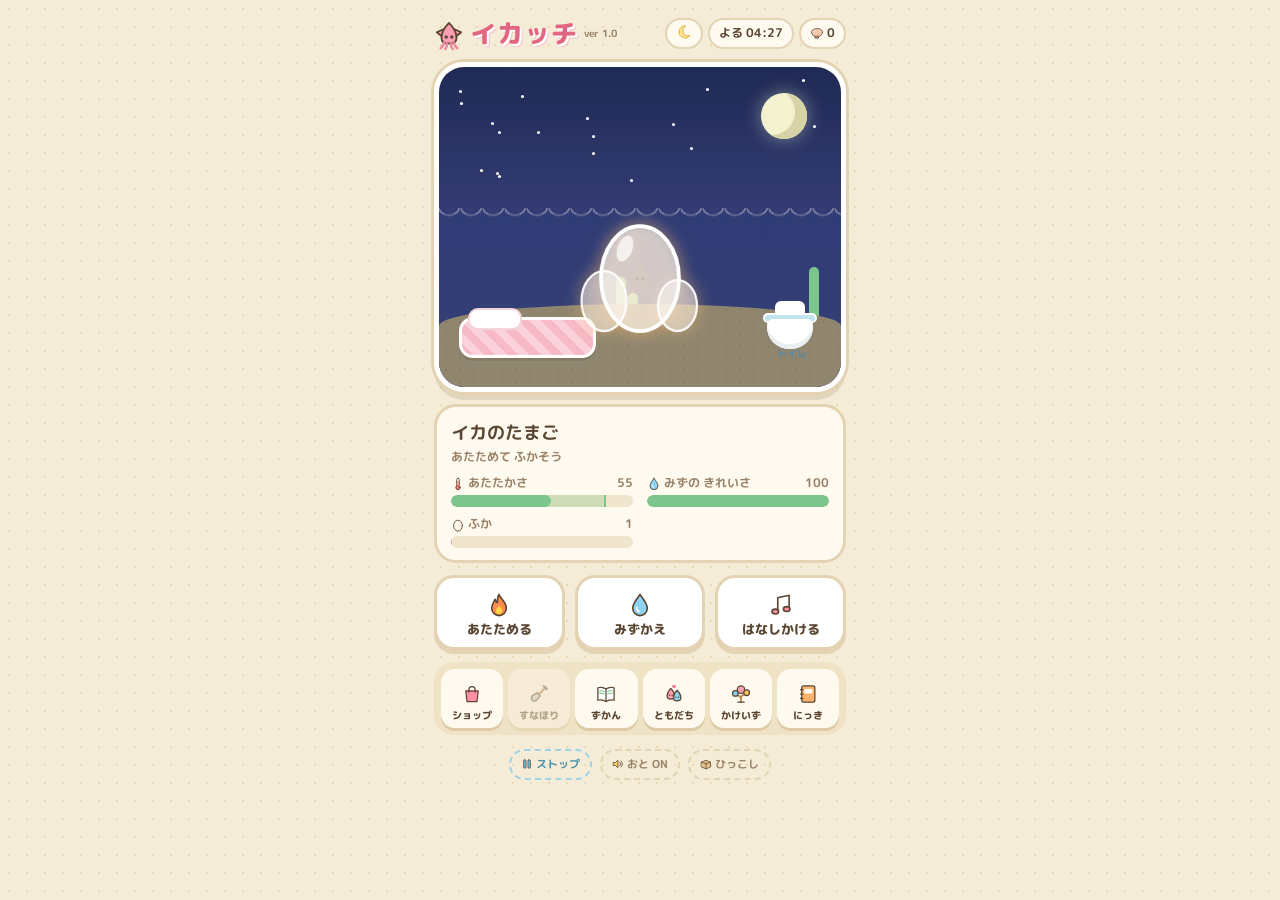
==== index.html @ 1333bfe6 "ver 1.0: からだのいろ・のうりょく・かけいず・ふたりのたまご・にっき・てがみ Co-Authored-By: Claude Opus 5.5 <noreply@anthropic.com> C" ====
<!DOCTYPE html>
<html lang="ja">
<head>
<meta charset="UTF-8">
<meta name="viewport" content="width=device-width, initial-scale=1">
<title>イカッチ</title>
<meta name="description" content="イカの たまごを ふかして そだてる ゲーム">
<link rel="preconnect" href="https://fonts.googleapis.com">
<link href="https://fonts.googleapis.com/css2?family=M+PLUS+Rounded+1c:wght@500;700;800&display=swap" rel="stylesheet">
<link rel="stylesheet" href="css/style.css">
</head>
<body>
<div class="app">
  <header>
    <div class="logo"><i data-ic="squid" data-s="30"></i> イカッチ <small>ver 1.0</small></div>
    <div class="pills">
      <div class="pill boost" id="boost"></div>
      <div class="pill call" id="call"><i data-ic="alert" data-s="14"></i></div>
      <div class="pill" id="weather"></div>
      <div class="pill" id="clock">--:--</div>
      <div class="pill"><i data-ic="shell" data-s="14"></i> <span id="shells">0</span></div>
    </div>
  </header>

  <div class="scene t-day" id="scene">
    <div class="sky"></div>
    <div class="stars" id="stars"></div>
    <div class="rainbow"></div>
    <div class="orb"></div>
    <div class="cloud c1"></div><div class="cloud c2"></div>
    <div class="waterline"></div>
    <div class="water"></div>
    <div class="rain" id="rain"></div>
    <div class="weed" style="left:44%;height:46px;animation-delay:-1s"></div>
    <div class="weed" style="left:47%;height:30px;background:#93d39f"></div>
    <div class="weed" style="left:92%;height:56px;animation-delay:-2s"></div>
    <div class="sand"></div>
    <div id="bubbles"></div>
    <div id="decor"></div>
    <div class="futon"></div>
    <div class="toilet"><div class="tank"></div><div class="seat"></div><div class="bowl"></div><div class="lbl">トイレ</div></div>
    <div id="messes"></div>
    <div id="visitor"></div>
    <div class="actor" id="actor"></div>
    <button class="vchip" id="vchip"></button>
    <div id="pet"></div>
    <div class="need" id="need"></div>
    <div class="dark" id="dark"></div>
    <div class="zzz" style="left:26%;bottom:40%">Z z</div>
    <div class="say" id="say"></div>
    <div class="pauseov" id="pauseOv"><div class="pbox"><i data-ic="pause" data-s="40"></i><b>ストップちゅう</b><small>じかんが とまっているよ</small><button class="btn" id="resumeBtn"><i data-ic="play" data-s="16"></i> さいかいする</button></div></div>
  </div>

  <div class="card">
    <div class="who"><b id="petName">イカのたまご</b><span id="bond"></span></div>
    <div class="info" id="petInfo"></div>
    <div class="meters" id="meters"></div>
  </div>

  <div class="actions" id="actions"></div>
  <div class="menu" id="menu"></div>

  <div class="foot">
    <button class="mini stop" id="stopBtn"><i data-ic="pause" data-s="12"></i> ストップ</button>
    <button class="mini" id="soundBtn"><i data-ic="sound" data-s="12"></i> おと ON</button>
    <button class="mini" id="moveBtn"><i data-ic="box" data-s="12"></i> ひっこし</button>
  </div>
</div>

<div class="modal-back" id="modalBack"><div class="modal" id="modal"></div></div>

<script type="module" src="js/main.js"></script>
</body>
</html>
---- css/style.css ----
:root{
  --bg:#f5ecd7; --panel:#fffaf0; --ink:#5b4632; --sub:#9a8268; --line:#e3d3b3;
  --accent:#ff8fa8; --accent-d:#e2667f; --green:#7cc68d; --blue:#6cc3e0; --yellow:#f6c85f; --red:#f07b6b;
}
*{box-sizing:border-box;-webkit-tap-highlight-color:transparent}
html,body{margin:0}
body{font-family:"M PLUS Rounded 1c",system-ui,sans-serif;color:var(--ink);background:var(--bg);
  background-image:radial-gradient(#ead9b6 1.5px,transparent 1.5px);background-size:18px 18px;min-height:100vh}
button{font-family:inherit;color:inherit;cursor:pointer}
button:disabled{cursor:default}
.app{max-width:440px;margin:0 auto;padding:14px 14px 28px}

/* header */
header{display:flex;align-items:center;justify-content:space-between;gap:6px;margin-bottom:10px}
.logo{font-weight:800;font-size:26px;letter-spacing:.04em;color:var(--accent-d);text-shadow:2px 2px 0 #fff,3px 3px 0 #f3c6cf;display:flex;align-items:center;gap:6px;white-space:nowrap}
.logo small{font-size:10px;color:var(--sub);text-shadow:none;font-weight:700;letter-spacing:0}
.pills{display:flex;gap:5px}
.call{display:none;background:#ff6f7f;border-color:#ff6f7f;color:#fff;animation:blink 1s steps(2) infinite}
.call.on{display:block}
@keyframes blink{50%{opacity:.35}}
.pill{background:var(--panel);border:2px solid var(--line);border-radius:999px;padding:4px 9px;font-weight:700;font-size:12px;white-space:nowrap}

/* scene */
.scene{position:relative;height:330px;border-radius:30px;overflow:hidden;border:5px solid #fff;box-shadow:0 0 0 3px var(--line),0 8px 0 rgba(120,90,50,.15);user-select:none}
.sky{position:absolute;inset:0;transition:background 2s,filter 2s}
.t-dawn .sky{background:linear-gradient(#ffc9a8,#ffe7c2 55%,#bfe6ef)}
.t-day .sky{background:linear-gradient(#8fd3f4,#c6ecf7 55%,#d9f3f2)}
.t-eve .sky{background:linear-gradient(#f59e7c,#ffc58f 50%,#c9b9d9)}
.t-night .sky{background:linear-gradient(#1f2a55,#38407a 55%,#4f5a8c)}
.w-cloudy .sky,.w-rain .sky{filter:saturate(.45) brightness(.92)}
.orb{position:absolute;top:26px;right:34px;width:46px;height:46px;border-radius:50%;transition:all 2s}
.t-day .orb,.t-dawn .orb{background:#fff1a8;box-shadow:0 0 0 8px rgba(255,241,168,.35)}
.t-eve .orb{background:#ffd27a;top:70px;box-shadow:0 0 0 8px rgba(255,210,122,.3)}
.t-night .orb{background:#f4f1d0;box-shadow:inset -12px -4px 0 #d8d3a6,0 0 18px rgba(255,255,220,.4)}
.w-rain .orb{opacity:0}
.stars{position:absolute;inset:0;opacity:0;transition:opacity 2s}
.t-night .stars{opacity:1}
.w-rain .stars{opacity:0}
.stars i{position:absolute;width:3px;height:3px;background:#fff;border-radius:50%;animation:tw 3s infinite}
@keyframes tw{50%{opacity:.25}}
.cloud{position:absolute;height:26px;border-radius:30px;background:#fff;opacity:0;transition:opacity 2s;animation:drift 40s linear infinite}
.cloud::before,.cloud::after{content:"";position:absolute;background:inherit;border-radius:50%}
.cloud::before{width:34px;height:34px;left:14px;top:-16px}.cloud::after{width:26px;height:26px;left:40px;top:-10px}
.c1{width:90px;top:40px;left:10%}.c2{width:70px;top:70px;left:55%;animation-delay:-20s}
.w-cloudy .cloud,.w-rain .cloud{opacity:.85}
.w-rain .cloud{background:#c9ced8}
@keyframes drift{from{transform:translateX(-30px)}50%{transform:translateX(40px)}to{transform:translateX(-30px)}}
.rainbow{position:absolute;left:-10%;right:-10%;top:10px;height:260px;opacity:0;transition:opacity 2s;
  background:radial-gradient(circle at 50% 100%,transparent 52%,#ff9a9a 53%,#ffc98a 56%,#fff39a 59%,#a8eba0 62%,#9fd8ff 65%,#c6a8ff 68%,transparent 69%)}
.w-rainbow.t-day .rainbow,.w-rainbow.t-dawn .rainbow,.w-rainbow.t-eve .rainbow{opacity:.55}
.rain{position:absolute;inset:0 0 56% 0;opacity:0;pointer-events:none}
.w-rain .rain{opacity:1}
.rain i{position:absolute;top:-20px;width:2px;height:14px;background:rgba(255,255,255,.7);border-radius:2px;animation:fall 1s linear infinite}
@keyframes fall{to{transform:translateY(170px)}}
.waterline{position:absolute;left:0;right:0;top:44%;height:14px;opacity:.6;background:radial-gradient(circle at 10px -4px,transparent 10px,rgba(255,255,255,.7) 11px,transparent 13px) 0 0/22px 14px repeat-x}
.water{position:absolute;left:0;right:0;top:calc(44% + 6px);bottom:0;background:linear-gradient(rgba(110,200,230,.28),rgba(70,160,210,.35))}
.t-night .water{background:linear-gradient(rgba(40,60,120,.35),rgba(20,30,80,.45))}
.sand{position:absolute;left:0;right:0;bottom:0;height:26%;background:#f3dfb0;border-top-left-radius:50% 22px;border-top-right-radius:50% 22px;background-image:radial-gradient(#e6cc93 1.6px,transparent 1.6px);background-size:14px 12px}
.t-night .sand{filter:brightness(.6) saturate(.8)}
.weed{position:absolute;bottom:20%;width:10px;border-radius:10px;background:#7cc68d;transform-origin:bottom;animation:sway 4s ease-in-out infinite}
@keyframes sway{50%{transform:rotate(8deg)}}
.bub{position:absolute;bottom:20%;width:9px;height:9px;border-radius:50%;border:2px solid rgba(255,255,255,.75);animation:rise 7s linear infinite;opacity:0}
@keyframes rise{0%{transform:translateY(0);opacity:0}10%{opacity:1}90%{opacity:.8}100%{transform:translateY(-190px);opacity:0}}
.decor{position:absolute;transform:translateX(-50%);filter:drop-shadow(0 3px 0 rgba(0,0,0,.12));line-height:1}
.t-night .decor.glow{filter:drop-shadow(0 0 12px rgba(255,190,90,.95))}

.futon{position:absolute;left:5%;bottom:9%;width:34%;height:13%;border-radius:14px;background:repeating-linear-gradient(45deg,#f7b9c6 0 8px,#fbd2db 8px 16px);border:3px solid #fff;box-shadow:0 3px 0 rgba(0,0,0,.08)}
.futon::before{content:"";position:absolute;left:6px;top:-12px;width:38%;height:18px;border-radius:10px;background:#fff;border:2px solid #f3d6dc}
.toilet{position:absolute;right:6%;bottom:12%;width:54px;height:46px}
.toilet .bowl{position:absolute;bottom:0;left:4px;width:46px;height:30px;background:#fff;border-radius:6px 6px 22px 22px;box-shadow:inset 0 -5px 0 #e8eef2}
.toilet .seat{position:absolute;bottom:26px;left:0;width:54px;height:10px;background:#bfe6ef;border-radius:8px;border:2px solid #fff}
.toilet .tank{position:absolute;bottom:34px;left:12px;width:30px;height:14px;background:#fff;border-radius:6px 6px 2px 2px}
.toilet .lbl{position:absolute;bottom:-16px;left:0;right:0;text-align:center;font-size:10px;font-weight:800;color:#5c87a0}
.mess{position:absolute;bottom:7%;width:30px;height:18px;border-radius:50%;background:radial-gradient(circle at 35% 35%,#6a5a8c,#2f2648);cursor:pointer;transform:translateX(-50%);box-shadow:10px 4px 0 -4px #3a2f58,-9px 5px 0 -5px #3a2f58;z-index:2}

/* squid */
.squid-wrap{position:absolute;bottom:13%;left:50%;transform:translateX(-50%);transition:left 1.3s ease-in-out,width .8s;z-index:3;cursor:pointer}
.squid-wrap.friend{z-index:2;bottom:15%}
.squid-inner{animation:bob 2.6s ease-in-out infinite;transform-origin:bottom center}
.friend .squid-inner{animation-delay:-1.2s}
@keyframes bob{50%{transform:translateY(-8px)}}
.squid-wrap.sleeping .squid-inner{animation:breathe 3s ease-in-out infinite}
@keyframes breathe{50%{transform:scaleY(.96)}}
.squid-wrap.squirm .squid-inner{animation:squirm .35s ease-in-out infinite}
@keyframes squirm{0%,100%{transform:rotate(-4deg)}50%{transform:rotate(4deg)}}
.squid-wrap.jump .squid-inner{animation:jump .5s ease-out 2}
@keyframes jump{40%{transform:translateY(-30px) scale(1.05,.95)}}
.squid-wrap svg{display:block;width:100%;height:auto;overflow:visible}
.squid-wrap.glow svg{filter:drop-shadow(0 0 8px rgba(127,212,255,.8))}
.glowdot{animation:tw 2s infinite}
.tent{transform-box:fill-box;transform-origin:50% 0;animation:wig 1.8s ease-in-out infinite}
@keyframes wig{0%,100%{transform:rotate(-7deg)}50%{transform:rotate(7deg)}}
.sleeping .tent{animation-duration:5s}
.blanket{position:absolute;left:-6%;right:-6%;bottom:-4%;height:42%;border-radius:22px 22px 10px 10px;background:repeating-linear-gradient(90deg,#9fd3e6 0 12px,#b9e2ef 12px 24px);border:3px solid #fff;display:none}
.inbed .blanket{display:block}
.tag{display:none}
.friend .tag{display:block;position:absolute;left:50%;bottom:-18px;transform:translateX(-50%);background:#fff;border-radius:99px;padding:1px 8px;font-size:10px;font-weight:800;white-space:nowrap;box-shadow:0 2px 0 rgba(0,0,0,.08)}

/* egg */
.egg-wrap{position:absolute;left:50%;bottom:11%;transform:translateX(-50%);width:150px;z-index:3;cursor:pointer}
.egg-wrap .egg-inner{transform-origin:bottom center}
.egg-wrap.good .egg-inner{animation:wob 2.4s ease-in-out infinite}
.egg-wrap.near .egg-inner{animation:shake .5s ease-in-out infinite}
.egg-wrap.hot svg{filter:drop-shadow(0 0 10px rgba(255,120,80,.9))}
.egg-wrap.warm svg{filter:drop-shadow(0 0 8px rgba(255,190,110,.75))}
@keyframes wob{0%,100%{transform:rotate(-3deg)}50%{transform:rotate(3deg)}}
@keyframes shake{0%,100%{transform:rotate(-7deg)}50%{transform:rotate(7deg)}}

/* bubbles */
.say{position:absolute;left:50%;top:14px;transform:translateX(-50%) scale(.6);opacity:0;z-index:6;background:#fff;border-radius:18px;padding:8px 14px;font-weight:700;font-size:14px;max-width:86%;text-align:center;box-shadow:0 3px 0 rgba(0,0,0,.08);transition:all .25s;pointer-events:none}
.say.show{opacity:1;transform:translateX(-50%) scale(1)}
.say::after{content:"";position:absolute;left:50%;bottom:-8px;margin-left:-8px;border:8px solid transparent;border-top-color:#fff;border-bottom:0}
.need{position:absolute;z-index:5;background:#fff;border-radius:50%;width:38px;height:38px;display:none;align-items:center;justify-content:center;font-size:20px;box-shadow:0 2px 0 rgba(0,0,0,.08);animation:bob 1.6s infinite;transition:left 1.3s;pointer-events:none}
.need.show{display:flex}
.need::after{content:"";position:absolute;width:10px;height:10px;border-radius:50%;background:#fff;left:-4px;bottom:-4px}
.dark{position:absolute;inset:0;background:rgba(15,20,55,.55);opacity:0;pointer-events:none;transition:opacity 1s;z-index:4}
.dark.on{opacity:1}
.zzz{position:absolute;font-weight:800;color:#fff;z-index:6;font-size:18px;opacity:0;pointer-events:none}
.dark.on ~ .zzz{animation:zz 2.4s infinite;opacity:1}
@keyframes zz{0%{transform:translate(0,0);opacity:0}30%{opacity:1}100%{transform:translate(18px,-40px);opacity:0}}
.fx{position:absolute;z-index:7;font-size:24px;pointer-events:none;animation:fx 1.2s ease-out forwards}
@keyframes fx{0%{transform:translate(-50%,0) scale(.5);opacity:0}20%{opacity:1;transform:translate(-50%,-10px) scale(1.1)}100%{transform:translate(-50%,-70px) scale(1);opacity:0}}

/* status */
.card{background:var(--panel);border:3px solid var(--line);border-radius:22px;padding:12px 14px;margin-top:12px}
.who{display:flex;justify-content:space-between;align-items:baseline;gap:8px}
.who b{font-size:18px}
.who span{font-size:12px;font-weight:800;color:var(--accent-d)}
.info{font-size:12px;color:var(--sub);font-weight:700;margin:2px 0 8px}
.meters{display:grid;grid-template-columns:1fr 1fr;gap:8px 14px}
.meter label{display:flex;justify-content:space-between;font-size:12px;font-weight:700;color:var(--sub);margin-bottom:3px}
.bar{position:relative;height:12px;border-radius:99px;background:#efe4cc;overflow:hidden}
.bar i{position:absolute;left:0;top:0;bottom:0;border-radius:99px;transition:width .6s,background .6s}
.bar .band{position:absolute;top:0;bottom:0;background:rgba(124,198,141,.28);border-left:2px dashed #7cc68d;border-right:2px dashed #7cc68d}

/* actions */
.actions{display:grid;grid-template-columns:repeat(3,1fr);gap:10px;margin-top:12px}
.actions.life{grid-template-columns:repeat(4,1fr);gap:8px}
.actions.life .act{font-size:12px;padding:8px 2px 6px;border-radius:18px}
.actions.life .act .ic{font-size:24px}
.act{background:#fff;border:3px solid var(--line);border-radius:20px;padding:10px 4px 8px;font-weight:800;font-size:13px;box-shadow:0 4px 0 var(--line);display:flex;flex-direction:column;align-items:center;gap:2px;transition:transform .08s}
.act .ic{font-size:26px;line-height:1.1}
.act:active{transform:translateY(3px);box-shadow:0 1px 0 var(--line)}
.act.on{background:#fff0f3;border-color:#f3b6c4;box-shadow:0 4px 0 #f3b6c4}
.act:disabled{opacity:.45}
.menu{display:grid;grid-template-columns:repeat(5,1fr);gap:6px;margin-top:12px;background:#efe2c5;border-radius:20px;padding:8px}
.mbtn{background:var(--panel);border:none;border-radius:14px;padding:8px 2px 6px;font-size:11px;font-weight:800;display:flex;flex-direction:column;align-items:center;gap:2px;box-shadow:0 3px 0 #dccaa4}
.mbtn span{font-size:20px}
.mbtn:active{transform:translateY(2px);box-shadow:0 1px 0 #dccaa4}
.mbtn:disabled{opacity:.4}
.foot{display:flex;justify-content:center;gap:8px;margin-top:14px;flex-wrap:wrap}
.mini{background:transparent;border:2px dashed var(--line);border-radius:99px;padding:5px 12px;font-size:12px;font-weight:700;color:var(--sub)}

/* modal */
.modal-back{position:fixed;inset:0;background:rgba(70,50,30,.35);display:none;align-items:center;justify-content:center;z-index:50;padding:16px}
.modal-back.show{display:flex}
.modal{background:var(--panel);border:4px solid #fff;box-shadow:0 0 0 3px var(--line);border-radius:26px;padding:16px;width:100%;max-width:380px;text-align:center;max-height:92vh;display:flex;flex-direction:column}
.modal h3{margin:0 0 6px;font-size:18px}
.modal p{margin:6px 0 10px;font-size:13px;color:var(--sub);font-weight:700}
.modal .note{font-size:11px;margin:6px 0}
.modal hr{border:none;border-top:2px dashed var(--line);margin:14px 0 6px}
.scroll{overflow-y:auto;min-height:0;flex:1 1 auto;padding:2px}
.choices{display:grid;gap:8px}
.choice{display:flex;align-items:center;gap:10px;text-align:left;background:#fff;border:3px solid var(--line);border-radius:16px;padding:8px 10px;font-weight:800;font-size:14px}
.choice.cur{border-color:#f3b6c4;background:#fff5f7}
.choice:disabled{opacity:.45}
.choice .ic{font-size:26px}
.choice .grow{flex:1}
.choice .cnt{font-size:13px;color:var(--sub)}
.choice small{display:block;font-weight:700;color:var(--sub);font-size:11px}
.swatch{width:28px;height:28px;border-radius:50%;border:3px solid;flex:none}
.row{display:flex;gap:8px;justify-content:center;margin-top:10px}
.btn{border:none;border-radius:99px;padding:10px 20px;font-weight:800;background:var(--accent);color:#fff;box-shadow:0 4px 0 var(--accent-d);white-space:nowrap}
.btn.sm{padding:7px 12px;font-size:13px;box-shadow:0 3px 0 var(--accent-d)}
.btn.xs{padding:4px 10px;font-size:11px;box-shadow:0 2px 0 var(--accent-d);margin-top:4px}
.btn.gray{background:#d9cbb0;box-shadow:0 4px 0 #bba987;color:var(--ink)}
.btn:disabled{opacity:.45}
.tabs{display:flex;gap:4px;background:#efe2c5;border-radius:99px;padding:4px;margin:4px 0 10px}
.tab{flex:1;border:none;background:transparent;border-radius:99px;padding:7px 4px;font-weight:800;font-size:12px;color:var(--sub)}
.tab.on{background:#fff;color:var(--ink);box-shadow:0 2px 0 var(--line)}
.modal input,.modal textarea,.modal select{width:100%;font-family:inherit;font-size:15px;font-weight:700;padding:9px 12px;border-radius:14px;border:3px solid var(--line);color:var(--ink);background:#fff}
.modal input#nameInput{font-size:18px;text-align:center}
.modal textarea{height:74px;font-size:11px;resize:none;word-break:break-all;margin-top:6px}
.modal select{margin-top:6px}
.inrow{display:flex;gap:6px;align-items:center}
.lbl{display:block;text-align:left;font-size:12px;font-weight:800;color:var(--sub);margin:4px 0 4px 4px}
.lr{display:flex;gap:10px;justify-content:center;margin:10px 0}
.lr .btn{font-size:20px;padding:12px 26px}
.score{font-size:22px;letter-spacing:6px}
.dig{display:grid;grid-template-columns:repeat(3,1fr);gap:8px;margin:4px 12px}
.spot{aspect-ratio:1;border-radius:18px;border:3px solid #e6cc93;background:#f3dfb0;font-size:30px;display:flex;align-items:center;justify-content:center;box-shadow:0 4px 0 #e6cc93}
.spot:not(.done){background:radial-gradient(ellipse 42% 30% at 50% 66%,#e2c487 0 60%,#d9b877 61%,transparent 72%),#f3dfb0}
.spot.done{background:#fff8e6;box-shadow:none;animation:pop .3s}
@keyframes pop{0%{transform:scale(.6)}80%{transform:scale(1.08)}}
.zukan{display:grid;grid-template-columns:1fr 1fr;gap:8px}
.zk{background:#fff;border:3px solid var(--line);border-radius:16px;padding:8px;display:flex;flex-direction:column;align-items:center;gap:2px;font-size:13px}
.zk .zi{font-size:28px}
.zk small{font-size:10px;color:var(--sub);font-weight:700}
.zk.unk{opacity:.55}
.log{text-align:left;font-size:13px;font-weight:700}
.log div{padding:6px 4px;border-bottom:2px dashed var(--line)}
.log span{display:inline-block;width:82px;color:var(--sub);font-size:11px}

/* v0.3 */
.btn.big{font-size:20px;padding:14px 34px}
.ink{position:relative;height:56px;margin:8px 6px;border-radius:16px;background:#d9f0f7;border:3px solid #bfe6ef;overflow:hidden}
.ink .zone{position:absolute;top:8px;bottom:8px;width:12%;border-radius:12px;background:#ff8fa8;box-shadow:inset 0 0 0 3px #fff}
.ink .aim{position:absolute;top:0;bottom:0;width:4px;margin-left:-2px;background:#3b2c2c;border-radius:4px}
.ink .aim::before{content:"";position:absolute;top:-2px;left:-8px;border:10px solid transparent;border-top:14px solid #3b2c2c;border-bottom:0}
.check{display:grid;gap:6px;text-align:left;margin:6px 0}
.check div{display:flex;justify-content:space-between;align-items:center;gap:8px;background:#fff;border:2px solid var(--line);border-radius:12px;padding:6px 10px;font-size:13px}
.check span{color:var(--sub);font-weight:700;font-size:12px;white-space:nowrap}
.check b{text-align:right;display:flex;align-items:center;gap:6px}
.check small{font-size:11px;color:var(--sub)}
.check em{font-style:normal;color:var(--red);font-size:11px}
.bar.sm{display:inline-block;width:80px;height:10px;vertical-align:middle}
.mini{font-size:11px;padding:5px 10px}
@media (max-width:400px){
  .logo{font-size:21px}.logo small{display:none}
  .pill{padding:3px 7px;font-size:11px}
  .actions.life .act{font-size:11px}
}
/* オリジナルアイコン */
.ico{display:inline-block;vertical-align:middle;flex:none;overflow:visible}
.modal h3 .ico{width:24px;height:24px;vertical-align:-5px}
.btn .ico{width:1.15em;height:1.15em;vertical-align:-.2em}
.mini .ico{vertical-align:-2px}
.pill .ico{vertical-align:-2px}
.note .ico,.modal p .ico{width:16px;height:16px;vertical-align:-3px}
.choice .ic .ico{width:30px;height:30px}
.score .ico{margin:0 3px}
.logo .ico{width:30px;height:30px}
.fx .ico{width:30px;height:30px}
.need .ico{width:26px;height:26px}
.decor .ico{display:block}
.check b .ico{margin-left:1px}
.who span .ico{vertical-align:-2px}
/* しゅるい */
.zsq{width:64px;margin:0 auto}
.zsq svg{width:100%;height:auto;overflow:visible}
.zsq.sil svg{filter:brightness(0);opacity:.18}
.zsq.hero{width:90px;margin:4px auto 0}
.asq{width:34px;flex:none}.asq svg{width:100%;height:auto;overflow:visible}
.rare{font-style:normal;color:#c77dd9;font-size:11px;font-weight:800}
.squid-wrap[data-sp="neon"] svg{filter:drop-shadow(0 0 6px rgba(95,243,255,.7))}
.squid-wrap[data-sp="niji"] svg{filter:drop-shadow(0 0 6px rgba(255,200,240,.9))}
.neonline{animation:tw 1.6s infinite}
.sprout{transform-box:fill-box;transform-origin:50% 100%;animation:sway 3s ease-in-out infinite}
/* かんけい */
.rel{display:inline-flex;align-items:center;gap:1px;font-size:10px;font-weight:800;padding:1px 7px;border-radius:99px;background:#efe2c5;color:var(--sub);vertical-align:2px}
.rel em{font-style:normal;color:var(--red);margin-left:3px}
.rel-tomodachi{background:#e2f3e6;color:#4f9a5a}.rel-nakayoshi{background:#fff1d6;color:#c98b1a}
.rel-shinyu{background:#e6efff;color:#4e6fc4}.rel-koibito{background:#ffe3ea;color:#e2667f}
.relbox{display:flex;flex-direction:column;align-items:center;gap:4px;margin:4px 0 10px}
.relbox .bar.sm{width:160px}.relbox small{font-size:11px;color:var(--sub);font-weight:700}
.vgrid{display:grid;grid-template-columns:1fr 1fr;gap:8px}
.vgrid .choice{flex-direction:column;text-align:center;gap:2px;padding:10px 6px}
.choice.love{border-color:#f3b6c4;background:#fff5f7}
.kenka{color:var(--red)!important}
.pair{display:flex;justify-content:center;align-items:flex-end;gap:6px;margin:6px 0}
.pair svg{width:80px;height:auto;overflow:visible}
.pair.love{animation:bob 1.4s ease-in-out infinite}
.friend .tag{display:flex;align-items:center;gap:1px}
.vchip{position:absolute;left:10px;top:10px;z-index:6;display:none;align-items:center;gap:3px;border:none;background:rgba(255,255,255,.92);border-radius:99px;padding:4px 10px;font-size:11px;font-weight:800;box-shadow:0 2px 0 rgba(0,0,0,.1)}
.vchip.show{display:flex}
.pers{display:flex;justify-content:center;gap:28px;font-size:11px;font-weight:700;color:var(--sub);margin-top:-4px}
.pers span{display:flex;flex-direction:column;align-items:center}
.pers b{color:var(--ink);font-size:12px}
.log.mini{font-size:11px;margin:0 0 6px;max-height:90px;overflow:auto}
.log.mini div{padding:3px 2px}
.love .pair{animation:bob 1.4s ease-in-out infinite}
.check .perbox{flex-direction:column;align-items:stretch;gap:3px}
.check .perbox>b{font-size:15px;justify-content:flex-start}
.check .perbox>small{font-size:11px;color:var(--sub);margin-bottom:2px}
.trow{display:flex;align-items:center;gap:6px;font-size:11px}
.trow i{font-style:normal;width:76px;white-space:nowrap;color:var(--sub);font-weight:700}
.trow .bar.sm{flex:1;width:auto}
.trow em{font-style:normal;width:22px;text-align:right;font-weight:800;font-size:11px}
.helpgrid div{font-size:11px}.helpgrid b{font-size:11px;color:var(--ink)}
.modal b.big{font-size:18px;color:var(--accent-d)}
.check .trow{border:none;background:none;padding:1px 0;border-radius:0}
/* ストップ */
.pauseov{position:absolute;inset:0;z-index:8;display:none;align-items:center;justify-content:center;background:rgba(40,50,80,.45);backdrop-filter:grayscale(.8)}
.pauseov.on{display:flex}
.pbox{background:var(--panel);border:4px solid #fff;box-shadow:0 0 0 3px var(--line);border-radius:22px;padding:14px 22px;display:flex;flex-direction:column;align-items:center;gap:4px}
.pbox b{font-size:16px}.pbox small{font-size:11px;color:var(--sub);font-weight:700;margin-bottom:6px}
.scene.paused .squid-inner,.scene.paused .tent,.scene.paused .weed,.scene.paused .bub,.scene.paused .egg-inner,.scene.paused .cloud,.scene.paused .rain i{animation-play-state:paused}
.act.frozen{opacity:.4}
.mini.stop{border-color:#9fd3e6;color:#4f8fa8}
.mini.stop.on{background:#e2f3e6;border-color:#7cc68d;color:#4f9a5a;border-style:solid}
/* こころ */
.tags{display:flex;flex-wrap:wrap;gap:4px;margin:3px 0}
.qtag{font-style:normal;font-size:10px;font-weight:800;padding:2px 8px;border-radius:99px;background:#efe2c5;color:var(--sub)}
.qtag.up{background:#ffe3ea;color:#e2667f}.qtag.dn{background:#e2eef8;color:#4f7fa8}
.check .perbox .btn{align-self:center;margin-top:4px}
.mindtop{display:flex;flex-direction:column;align-items:center;gap:2px}
.ptype{font-size:20px;color:var(--accent-d)}.mindtop small{font-size:11px;color:var(--sub);font-weight:700}
.radar{width:100%;max-width:320px;display:block;margin:0 auto}
.arrows{display:flex;flex-wrap:wrap;gap:4px;justify-content:center;margin:2px 0 8px}
.arrows span{font-size:11px;font-weight:800;padding:2px 8px;border-radius:99px}
.arrows .up{background:#e2f3e6;color:#4f9a5a}.arrows .dn{background:#fde4e0;color:#c9553f}
.trowbox{display:grid!important;grid-template-columns:1fr;gap:2px}
.modal h4{margin:12px 0 4px;font-size:13px;text-align:left}
.mem div span{width:40px}
.compat{margin:-2px 0 6px!important;font-size:12px!important}.compat b{font-size:13px}
.compat.c4 b{color:#e2667f}.compat.c3 b{color:#4f9a5a}.compat.c1 b{color:#6c7d90}
.choice.unk{opacity:.55}
/* ハプニング */
.actor{position:absolute;z-index:5;pointer-events:none;display:none}
.actor.a-hook{display:block;left:58%;top:-10px;animation:hookdown 2.6s ease-out forwards}
@keyframes hookdown{from{transform:translateY(-80px)}to{transform:translateY(60px)}}
.actor.a-shark{display:block;top:30%;animation:swim 5s linear infinite}
@keyframes swim{from{left:110%}to{left:-30%}}
.actor.a-tako,.actor.a-jelly,.actor.a-crab,.actor.a-camera,.actor.a-bottle,.actor.a-map,.actor.a-pearl{display:block;right:8%;bottom:20%;animation:bob 1.8s ease-in-out infinite}
.actor.a-whale{display:block;top:18%;opacity:.5;animation:swim 9s linear infinite}
.actor.a-sparkle{display:block;top:8%;animation:shoot 1.6s ease-in infinite}
@keyframes shoot{from{left:85%;transform:translateY(0)}to{left:10%;transform:translateY(60px);opacity:0}}
.actor.a-wave{display:block;left:0;bottom:30%;animation:swim 2s linear infinite}
.evic{display:flex;align-items:flex-end;padding-bottom:10px}.evic.bob{animation:bob 1.6s ease-in-out infinite}
.qte{height:8px;border-radius:99px;background:#efe2c5;overflow:hidden;margin:8px 30px 0}
.qte i{display:block;height:100%;background:var(--red);animation:qte linear forwards}
@keyframes qte{from{width:100%}to{width:0}}
.check .tags{border:none;background:none;padding:0;justify-content:flex-start}
.squid-wrap .tag svg{width:10px!important;height:10px!important}
/* どうぐ */
.boost{display:none;background:#fff6d6;border-color:#f6c85f}
.boost.on{display:flex;align-items:center;gap:3px}
.btncol{display:flex;flex-direction:column;gap:5px;align-items:stretch}
.btn.blue{background:var(--blue);box-shadow:0 3px 0 #4a9fbd}
/* ---- からだの いろ（しきそほう）---- */
.chroma g{opacity:0;transition:opacity 1s}
.squid-inner{transition:filter 1.2s,opacity 1.2s}
@keyframes cpop{0%,100%{opacity:.15;transform:scale(.6)}50%{opacity:1;transform:scale(1.15)}}
@keyframes cwave{0%{opacity:0;transform:translateY(-14px)}50%{opacity:1}100%{opacity:0;transform:translateY(14px)}}
@keyframes cflick{0%,100%{opacity:.2}50%{opacity:.85}}
@keyframes cglow{0%,100%{opacity:.15}50%{opacity:.9}}
.chroma circle,.chroma path{transform-box:fill-box;transform-origin:center}
[data-skin=ukiuki] .c-dots{opacity:1}[data-skin=ukiuki] .c-dots circle{animation:cpop 1.1s ease-in-out infinite;fill:#fff6b0}
[data-skin=ukiuki] .squid-inner{filter:brightness(1.12) saturate(1.3)}
[data-skin=wakuwaku] .c-wave{opacity:.7}[data-skin=wakuwaku] .c-wave path{animation:cwave .9s linear infinite;stroke:#ffe38a}
[data-skin=wakuwaku] .squid-inner{filter:saturate(1.3)}
[data-skin=dokidoki] .c-wave{opacity:.9}[data-skin=dokidoki] .c-wave path{animation:cwave 2.2s ease-in-out infinite}
[data-skin=dokidoki] .squid-inner{filter:hue-rotate(-12deg) saturate(1.2)}
[data-skin=iraira] .c-stripes{opacity:.85}[data-skin=iraira] .c-stripes path{animation:cflick .6s steps(2) infinite}
[data-skin=iraira] .squid-inner{filter:saturate(1.7) brightness(.78) contrast(1.1)}
[data-skin=kamatte] .c-stripes{opacity:.5}[data-skin=kamatte] .c-stripes path{animation:cflick 1.2s infinite}
[data-skin=kowai] .squid-inner{filter:saturate(.15) brightness(1.35);opacity:.55}
[data-skin=shonbori] .squid-inner{filter:saturate(.35) brightness(.88)}
[data-skin=samishii] .squid-inner{filter:saturate(.45) hue-rotate(-25deg) brightness(.95)}
[data-skin=samishii] .c-dots{opacity:.6}[data-skin=samishii] .c-dots circle{animation:cglow 4s ease-in-out infinite}
[data-skin=harapeko] .c-dots{opacity:.7}[data-skin=harapeko] .c-dots circle{animation:cflick 2.5s infinite}
[data-skin=nemu] .squid-inner{filter:brightness(.82) saturate(.7)}
/* のうりょく：ひかる・かくれる */
.squid-wrap.shine .c-glow{opacity:1}.squid-wrap.shine .c-glow path{animation:cglow 1s ease-in-out infinite}
.squid-wrap.shine .squid-inner{filter:brightness(1.35) drop-shadow(0 0 14px #fff6b0)!important}
.squid-wrap.camo .squid-inner{opacity:.13!important;filter:sepia(1) saturate(.5) brightness(1.1)!important;transition:opacity 1.5s,filter 1.5s}
.inkcloud{position:absolute;z-index:4;width:90px;height:70px;pointer-events:none;transform:translateX(-50%);
  background:radial-gradient(circle at 40% 40%,rgba(40,30,60,.85),rgba(40,30,60,.6) 40%,transparent 70%);border-radius:50%;animation:ink 2.4s ease-out forwards}
@keyframes ink{0%{transform:translateX(-50%) scale(.2);opacity:1}40%{opacity:.95}100%{transform:translateX(-50%) scale(2.3);opacity:0}}
/* v1.0 かけいず・にっき */
.menu{grid-template-columns:repeat(6,1fr);gap:5px;padding:7px}
.mbtn{font-size:10px;padding:7px 1px 5px}.mbtn span .ico{width:20px;height:20px}
.letter{background:#fffdf6;border:2px solid #f0dfbf;border-radius:14px;padding:12px 14px;text-align:left;font-size:13px;font-weight:700;line-height:1.85;
  background-image:repeating-linear-gradient(transparent 0 23px,#f3e7cf 23px 24px);background-position:0 8px}
.dpage{text-align:left;background:#fff;border:2px solid var(--line);border-radius:12px;padding:8px 12px;margin-bottom:8px;font-size:12.5px;font-weight:700;line-height:1.8}
.dpage b{display:block;color:var(--accent-d);font-size:12px;margin-bottom:2px}
.eggmini{width:40px;flex:none}.eggmini svg{width:100%;height:auto}.eggmini.big{width:64px;align-self:flex-end}
.tree{text-align:center}
.tgen{position:relative;padding-top:4px}
.tlbl{display:inline-block;font-size:10px;font-weight:800;color:var(--sub);background:#efe2c5;border-radius:99px;padding:1px 9px;margin-bottom:4px}
.tgen.me .tlbl{background:#ffe3ea;color:var(--accent-d)}
.trow{display:flex;justify-content:center;align-items:flex-end;gap:8px;flex-wrap:wrap}
.check .trow{justify-content:flex-start}
.tnode{display:flex;flex-direction:column;align-items:center;width:72px;font-size:11px}
.tnode b{font-size:11.5px;line-height:1.3}.tnode small{font-size:9.5px;color:var(--sub);font-weight:700;line-height:1.25}
.tsq{width:52px}.tsq svg{width:100%;height:auto;overflow:visible}
.tnode.self .tsq{width:66px}.tnode.self b{color:var(--accent-d)}
.tlove{align-self:center;padding-bottom:20px}
.tline{width:3px;height:14px;background:var(--line);margin:3px auto;border-radius:3px}
.eggmini{background:radial-gradient(circle,#cdeef7 60%,#bfe6ef);border-radius:50%;padding:4px 5px}
.tnode .tsq:has(> svg[viewBox="0 0 200 200"]){background:radial-gradient(circle,#cdeef7 60%,#bfe6ef);border-radius:50%;padding:4px}
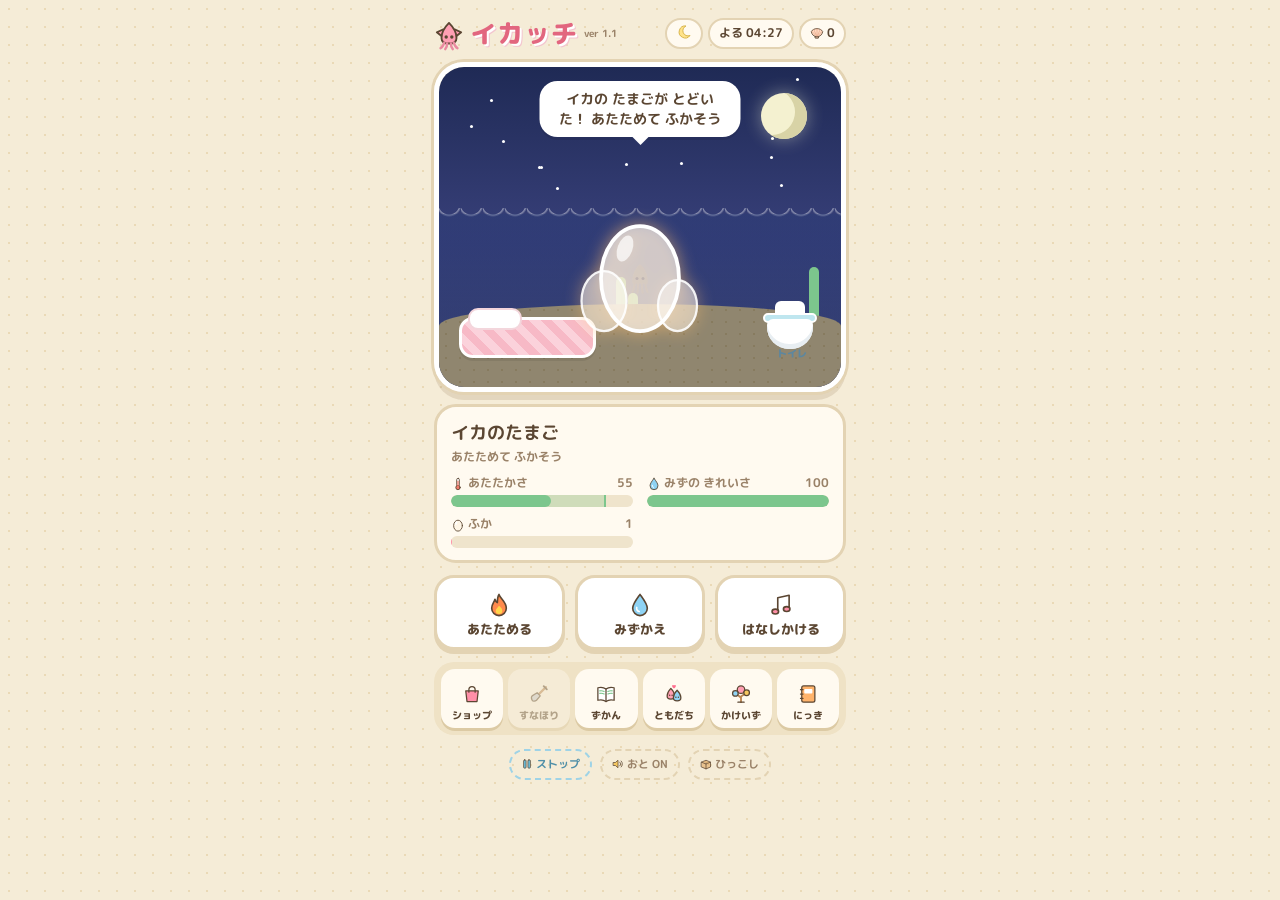
==== commit 5aa303dc: "ver 1.1: ともだちとの おもいで・さいかい・ねごと・おかえり Co-Authored-By: Claude Opus 5.5 <noreply@anthropic.com> Claude-Se" ====
--- a/index.html
+++ b/index.html
@@ -12,7 +12,7 @@
 <body>
 <div class="app">
   <header>
-    <div class="logo"><i data-ic="squid" data-s="30"></i> イカッチ <small>ver 1.0</small></div>
+    <div class="logo"><i data-ic="squid" data-s="30"></i> イカッチ <small>ver 1.1</small></div>
     <div class="pills">
       <div class="pill boost" id="boost"></div>
       <div class="pill call" id="call"><i data-ic="alert" data-s="14"></i></div>
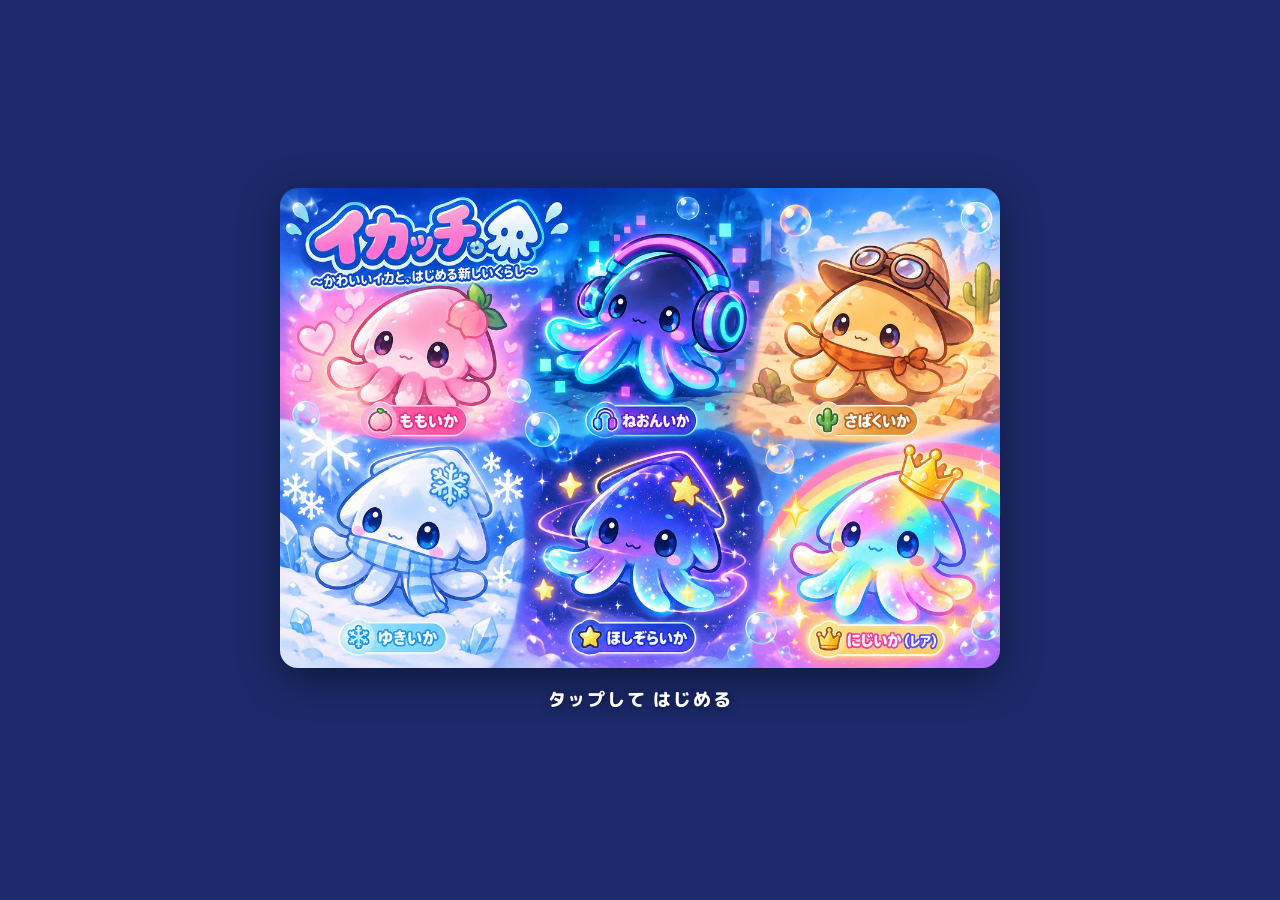
==== commit 9b6a364d: "ver 1.2: キービジュアル（タイトル・共有画像・アイコン）と 6しゅるいの トレードマーク Co-Authored-By: Claude Opus 5.5 <noreply@anthropic." ====
--- a/index.html
+++ b/index.html
@@ -5,14 +5,23 @@
 <meta name="viewport" content="width=device-width, initial-scale=1">
 <title>イカッチ</title>
 <meta name="description" content="イカの たまごを ふかして そだてる ゲーム">
+<meta property="og:title" content="イカッチ 〜かわいいイカと、はじめる新しいくらし〜">
+<meta property="og:description" content="イカの たまごを ふかして そだてる ゲーム。むりょう・アカウント不要">
+<meta property="og:image" content="https://tomoonoa1439.github.io/ikacchi/img/og.jpg">
+<meta property="og:url" content="https://tomoonoa1439.github.io/ikacchi/">
+<meta property="og:type" content="website">
+<meta name="twitter:card" content="summary_large_image">
+<link rel="icon" href="img/favicon.png">
+<link rel="apple-touch-icon" href="img/icon180.png">
 <link rel="preconnect" href="https://fonts.googleapis.com">
 <link href="https://fonts.googleapis.com/css2?family=M+PLUS+Rounded+1c:wght@500;700;800&display=swap" rel="stylesheet">
 <link rel="stylesheet" href="css/style.css">
 </head>
 <body>
+<div id="splash" class="splash"><img src="img/keyvisual.jpg" alt="イカッチ"><div class="tap">タップして はじめる</div></div>
 <div class="app">
   <header>
-    <div class="logo"><i data-ic="squid" data-s="30"></i> イカッチ <small>ver 1.1</small></div>
+    <div class="logo"><i data-ic="squid" data-s="30"></i> イカッチ <small>ver 1.2</small></div>
     <div class="pills">
       <div class="pill boost" id="boost"></div>
       <div class="pill call" id="call"><i data-ic="alert" data-s="14"></i></div>
--- a/css/style.css
+++ b/css/style.css
@@ -379,3 +379,11 @@
 .tline{width:3px;height:14px;background:var(--line);margin:3px auto;border-radius:3px}
 .eggmini{background:radial-gradient(circle,#cdeef7 60%,#bfe6ef);border-radius:50%;padding:4px 5px}
 .tnode .tsq:has(> svg[viewBox="0 0 200 200"]){background:radial-gradient(circle,#cdeef7 60%,#bfe6ef);border-radius:50%;padding:4px}
+
+/* ---- タイトル（キービジュアル）---- */
+.splash{position:fixed;inset:0;z-index:999;background:#1c2a6b;display:flex;flex-direction:column;align-items:center;justify-content:center;gap:18px;transition:opacity .6s;cursor:pointer}
+.splash img{width:min(96vw,720px);border-radius:18px;box-shadow:0 10px 40px rgba(0,0,0,.45)}
+.splash .tap{color:#fff;font-weight:800;font-size:18px;letter-spacing:.1em;text-shadow:0 2px 8px rgba(0,0,0,.5);animation:tapblink 1.4s ease-in-out infinite}
+.splash.hide{opacity:0;pointer-events:none}
+@keyframes tapblink{50%{opacity:.35}}
+.kv{width:100%;border-radius:12px;display:block;margin:0 0 10px}
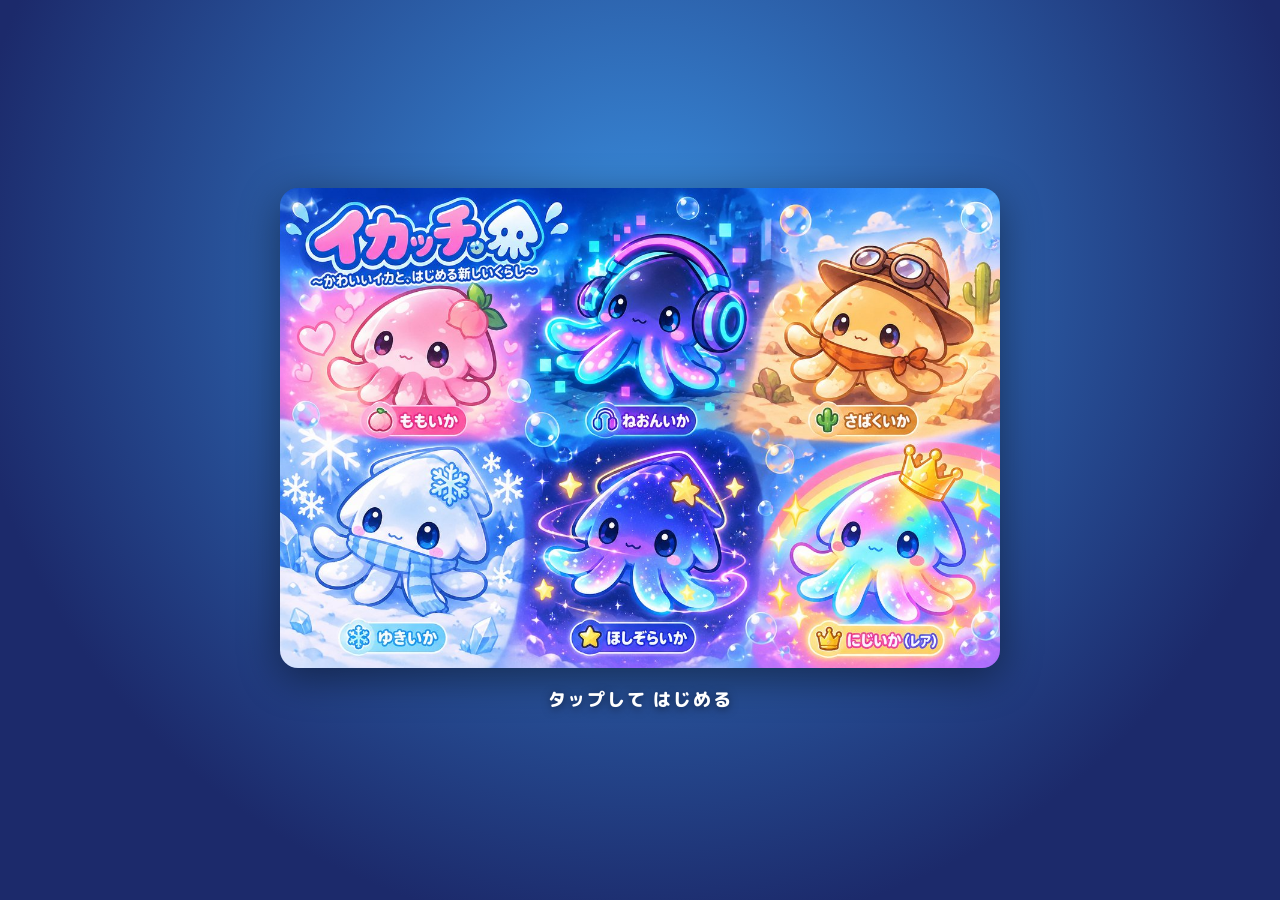
==== commit 3b0c6903: "ver 1.4: はいけいを うみの なかに（ひかりの すじ・あわ・きらきら・しゅるいごとの ふんいき） Co-Authored-By: Claude Opus 5.5 <noreply@anthro" ====
--- a/index.html
+++ b/index.html
@@ -21,7 +21,7 @@
 <div id="splash" class="splash"><img src="img/keyvisual.jpg" alt="イカッチ"><div class="tap">タップして はじめる</div></div>
 <div class="app">
   <header>
-    <div class="logo"><i data-ic="squid" data-s="30"></i> イカッチ <small>ver 1.2</small></div>
+    <div class="logo"><i data-ic="squid" data-s="30"></i> イカッチ <small>ver 1.4</small></div>
     <div class="pills">
       <div class="pill boost" id="boost"></div>
       <div class="pill call" id="call"><i data-ic="alert" data-s="14"></i></div>
@@ -33,6 +33,7 @@
 
   <div class="scene t-day" id="scene">
     <div class="sky"></div>
+    <div class="rays"><i></i><i></i><i></i><i></i><i></i></div>
     <div class="stars" id="stars"></div>
     <div class="rainbow"></div>
     <div class="orb"></div>
@@ -44,6 +45,9 @@
     <div class="weed" style="left:47%;height:30px;background:#93d39f"></div>
     <div class="weed" style="left:92%;height:56px;animation-delay:-2s"></div>
     <div class="sand"></div>
+    <div class="caustic"></div>
+    <div id="amb"></div>
+    <div id="sparks"></div>
     <div id="bubbles"></div>
     <div id="decor"></div>
     <div class="futon"></div>
--- a/css/style.css
+++ b/css/style.css
@@ -387,3 +387,72 @@
 .splash.hide{opacity:0;pointer-events:none}
 @keyframes tapblink{50%{opacity:.35}}
 .kv{width:100%;border-radius:12px;display:block;margin:0 0 10px}
+
+/* =========================================================
+   みずの なか（キービジュアルに あわせた はいけい）
+   ========================================================= */
+.t-day .sky{background:linear-gradient(#a6ecff 0%,#52c6f3 22%,#2c9de6 60%,#2677d6 100%)}
+.t-dawn .sky{background:linear-gradient(#ffd3e6 0%,#9fd9f6 26%,#4aa6e6 64%,#3a7bd6 100%)}
+.t-eve .sky{background:linear-gradient(#ffd0b8 0%,#f0b3d8 22%,#9a96e2 60%,#5a6fd0 100%)}
+.t-night .sky{background:linear-gradient(#1a2466 0%,#1c2a78 40%,#262f8c 75%,#2c2a7e 100%)}
+.w-cloudy .sky{filter:saturate(.6) brightness(.93)}
+.w-rain .sky{filter:saturate(.55) brightness(.85)}
+/* すいめんの ゆらゆら */
+.waterline{top:0;height:22px;opacity:.75;background:radial-gradient(ellipse 16px 7px at 50% 0,rgba(255,255,255,.9),transparent 70%) 0 0/34px 22px repeat-x;animation:surf 6s linear infinite}
+.t-night .waterline{opacity:.25}
+@keyframes surf{to{background-position:68px 0}}
+.water{display:none}
+/* おひさま・おつきさまは すいめんの うえから ぼんやり */
+.orb{top:-30px;right:16%;width:120px;height:120px;filter:blur(10px)}
+.t-day .orb,.t-dawn .orb{background:radial-gradient(#fffbe0,rgba(255,250,210,.6) 40%,transparent 70%);box-shadow:none}
+.t-eve .orb{top:-30px;background:radial-gradient(#ffe2b0,rgba(255,200,170,.5) 40%,transparent 70%);box-shadow:none}
+.t-night .orb{background:radial-gradient(#fbf8e0,rgba(220,220,255,.35) 40%,transparent 70%);box-shadow:none;filter:blur(6px)}
+.cloud{display:none}
+/* ひかりの すじ */
+.rays{position:absolute;inset:0;pointer-events:none;overflow:hidden;mix-blend-mode:screen}
+.rays i{position:absolute;top:-30px;width:46px;height:120%;background:linear-gradient(rgba(255,255,255,.42),rgba(255,255,255,0) 78%);transform-origin:top center;filter:blur(4px);animation:ray 7s ease-in-out infinite}
+.rays i:nth-child(1){left:12%;transform:rotate(14deg);animation-delay:-1s}
+.rays i:nth-child(2){left:30%;width:28px;transform:rotate(9deg);animation-delay:-3s}
+.rays i:nth-child(3){left:52%;width:60px;transform:rotate(4deg);animation-delay:-5s}
+.rays i:nth-child(4){left:70%;width:24px;transform:rotate(-2deg);animation-delay:-2s}
+.rays i:nth-child(5){left:86%;width:40px;transform:rotate(-8deg);animation-delay:-4s}
+@keyframes ray{50%{opacity:.35}}
+.t-night .rays i{background:linear-gradient(rgba(170,190,255,.22),transparent 70%)}
+.w-rain .rays,.w-cloudy .rays{opacity:.4}
+/* よるは ひかる プランクトン */
+.stars i{width:4px;height:4px;box-shadow:0 0 6px 2px rgba(150,230,255,.8);background:#e6fbff}
+/* すなは ぼんやり あかるく */
+.sand{background:linear-gradient(#fbe9c4,#f0d49a);background-image:radial-gradient(rgba(255,255,255,.6) 1.4px,transparent 1.6px),linear-gradient(#fbe9c4,#efd197);background-size:13px 11px,100% 100%;box-shadow:0 -6px 18px rgba(255,255,255,.35)}
+.t-night .sand{filter:brightness(.55) saturate(.9) hue-rotate(-10deg)}
+/* ゆらめく ひかりの もよう */
+.caustic{position:absolute;left:0;right:0;bottom:0;height:30%;pointer-events:none;opacity:.5;mix-blend-mode:soft-light;
+  background:radial-gradient(ellipse 22px 9px at 30% 40%,#fff 0,transparent 70%),radial-gradient(ellipse 30px 10px at 70% 60%,#fff 0,transparent 70%),radial-gradient(ellipse 18px 8px at 50% 20%,#fff 0,transparent 70%);
+  background-size:90px 46px,120px 52px,70px 40px;animation:caus 9s linear infinite}
+@keyframes caus{to{background-position:90px 10px,-120px 0,70px -8px}}
+.t-night .caustic{opacity:.15}
+/* つやつやの あわ */
+.bub{bottom:14%;border:1.5px solid rgba(255,255,255,.9);
+  background:radial-gradient(circle at 32% 28%,rgba(255,255,255,.95) 0 13%,rgba(255,255,255,.12) 18%,rgba(190,235,255,.10) 58%,rgba(255,185,240,.38) 100%);
+  box-shadow:inset -2px -3px 6px rgba(255,160,230,.35),inset 2px 2px 4px rgba(150,240,255,.35),0 0 6px rgba(255,255,255,.35);animation-name:rise2}
+@keyframes rise2{0%{transform:translate(0,0);opacity:0}10%{opacity:1}50%{transform:translate(8px,-150px)}90%{opacity:.85}100%{transform:translate(-4px,-300px);opacity:0}}
+/* きらきら */
+#sparks i{position:absolute;width:12px;height:12px;background:#fff;clip-path:polygon(50% 0,62% 38%,100% 50%,62% 62%,50% 100%,38% 62%,0 50%,38% 38%);animation:spk 2.6s ease-in-out infinite;pointer-events:none;filter:drop-shadow(0 0 3px rgba(255,255,255,.9))}
+#sparks i.y{background:#fff1a0}
+@keyframes spk{0%,100%{transform:scale(.2);opacity:0}50%{transform:scale(1);opacity:1}}
+/* しゅるいごとの ふんいき（イラストの いろ）*/
+#amb{position:absolute;inset:0;pointer-events:none;overflow:hidden}
+#amb .tint{position:absolute;inset:0}
+#amb .p{position:absolute;opacity:.75;animation:floaty 8s ease-in-out infinite}
+#amb .fall{animation:snow 10s linear infinite}
+@keyframes floaty{0%,100%{transform:translateY(0)}50%{transform:translateY(-14px)}}
+@keyframes snow{0%{transform:translateY(-30px) rotate(0)}100%{transform:translateY(360px) rotate(180deg)}}
+#amb .px{position:absolute;width:9px;height:9px;border-radius:2px;animation:pxb 3s ease-in-out infinite}
+@keyframes pxb{50%{opacity:.25}}
+#amb .rb{position:absolute;left:-15%;right:-15%;top:20px;height:300px;opacity:.45;
+  background:radial-gradient(circle at 50% 100%,transparent 50%,#ff9ac0 52%,#ffc98a 55%,#fff39a 58%,#a8eba0 61%,#9fd8ff 64%,#c6a8ff 67%,transparent 69%)}
+.scene.paused #amb *,.scene.paused .bub,.scene.paused #sparks i,.scene.paused .rays i,.scene.paused .caustic,.scene.paused .waterline{animation-play-state:paused}
+/* あめ：すいめんに わっか */
+.rain{inset:0 0 auto 0;height:30px}
+.rain i{top:6px;width:16px;height:5px;border-radius:50%;background:none;border:1.5px solid rgba(255,255,255,.75);animation:ripple 1.2s ease-out infinite}
+@keyframes ripple{0%{transform:scale(.2);opacity:1}100%{transform:scale(1.8);opacity:0}}
+.splash{background:radial-gradient(ellipse at 50% 30%,#3a8fe0,#1c2a6b 75%)}
